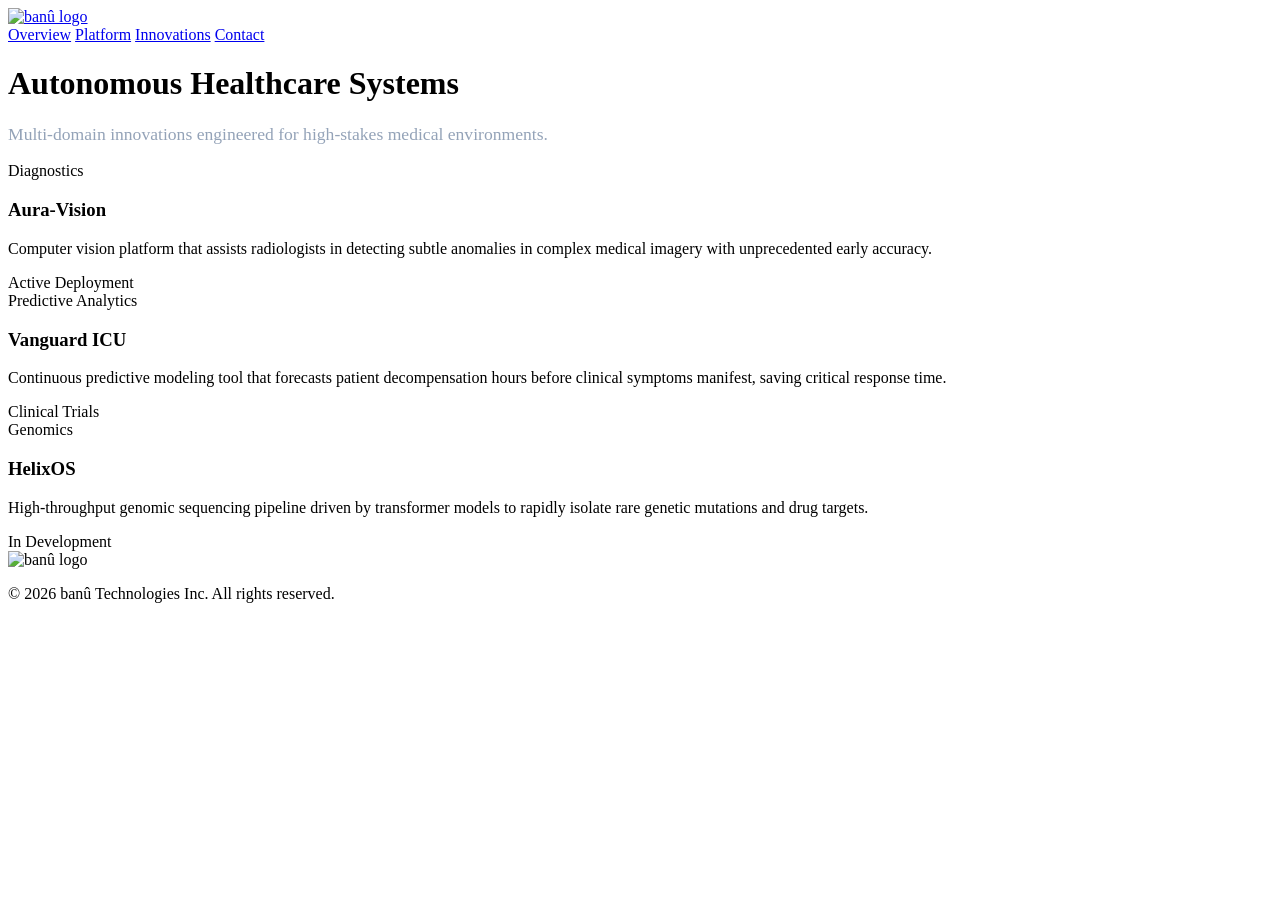
==== innovations.html @ 889ec424 "Create innovations.html" ====
<!DOCTYPE html>
<html lang="en">
<head>
    <meta charset="UTF-8">
    <meta name="viewport" content="width=device-width, initial-scale=1.0">
    <title>Innovations | banû</title>
    <link rel="icon" type="image/png" href="Images/banuFavicon.png">
    <link rel="stylesheet" href="style.css">
    <link rel="preconnect" href="https://fonts.googleapis.com">
    <link rel="preconnect" href="https://fonts.gstatic.com" crossorigin>
    <link href="https://fonts.googleapis.com/css2?family=Inter:wght@300;400;500;600;700&display=swap" rel="stylesheet">
</head>
<body>

    <header>
        <div class="nav-container">
            <a href="index.html" class="logo-link">
                <img src="Images/banuText.png" alt="banû logo" class="logo-img">
            </a>
            <nav class="nav-links">
                <a href="index.html">Overview</a>
                <a href="platform.html">Platform</a>
                <a href="innovations.html" class="active">Innovations</a>
                <a href="contact.html">Contact</a>
            </nav>
        </div>
    </header>

    <main class="page-header">
        <div class="container">
            <h1>Autonomous Healthcare Systems</h1>
            <p style="color: #94a3b8; font-size: 1.1rem; max-width: 700px;">Multi-domain innovations engineered for high-stakes medical environments.</p>

            <div class="systems-grid">
                <div class="system-card">
                    <span class="system-tag">Diagnostics</span>
                    <h3>Aura-Vision</h3>
                    <p>Computer vision platform that assists radiologists in detecting subtle anomalies in complex medical imagery with unprecedented early accuracy.</p>
                    <span class="system-status">Active Deployment</span>
                </div>

                <div class="system-card">
                    <span class="system-tag">Predictive Analytics</span>
                    <h3>Vanguard ICU</h3>
                    <p>Continuous predictive modeling tool that forecasts patient decompensation hours before clinical symptoms manifest, saving critical response time.</p>
                    <span class="system-status">Clinical Trials</span>
                </div>

                <div class="system-card">
                    <span class="system-tag">Genomics</span>
                    <h3>HelixOS</h3>
                    <p>High-throughput genomic sequencing pipeline driven by transformer models to rapidly isolate rare genetic mutations and drug targets.</p>
                    <span class="system-status">In Development</span>
                </div>
            </div>
        </div>
    </main>

    <footer>
        <div class="container footer-content">
            <img src="Images/banuText.png" alt="banû logo" class="footer-logo">
            <p>&copy; 2026 banû Technologies Inc. All rights reserved.</p>
        </div>
    </footer>

    <script src="script.js"></script>
</body>
</html>
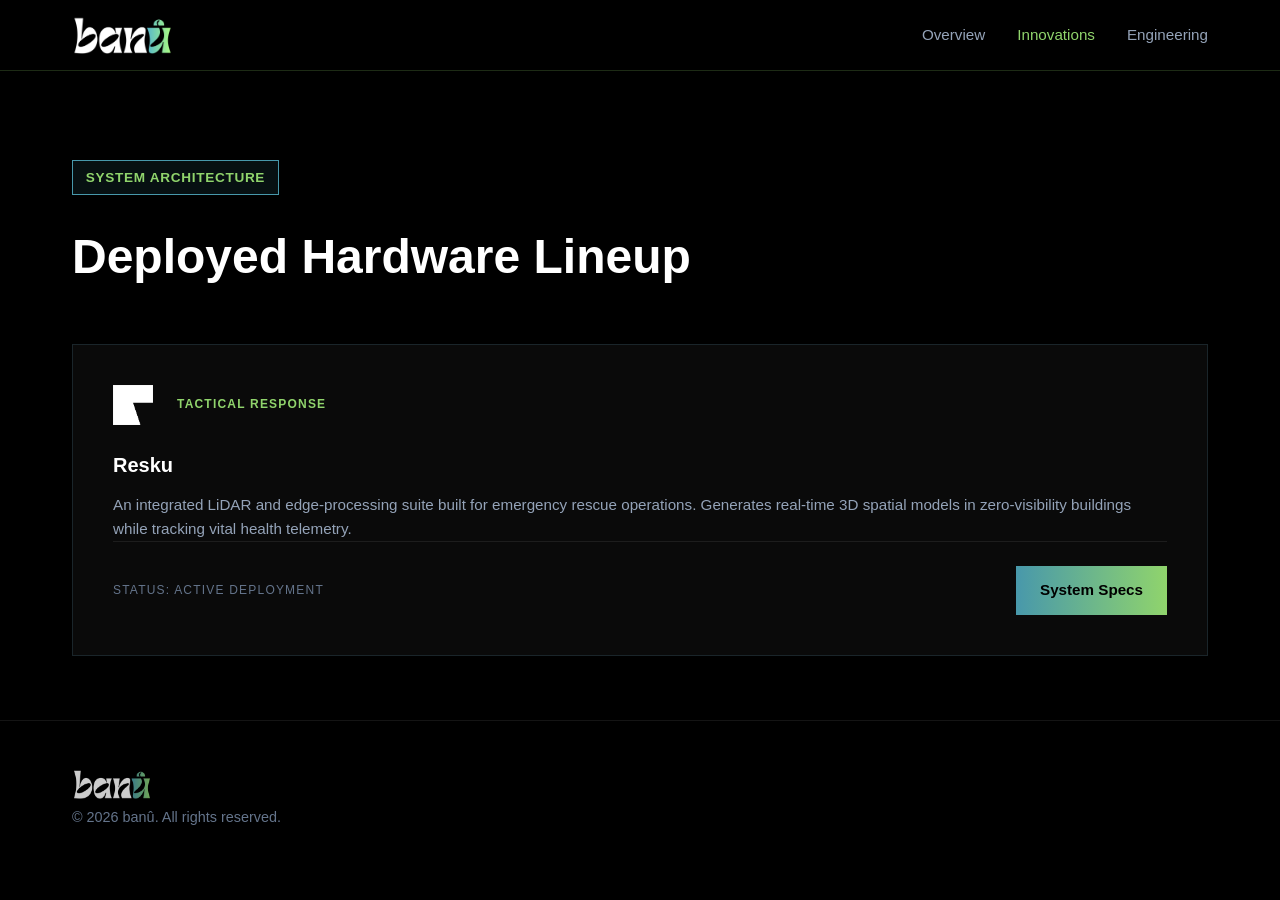
==== commit 0e771328: "Update innovations.html with new content and structure" ====
--- a/innovations.html
+++ b/innovations.html
@@ -19,47 +19,40 @@
             </a>
             <nav class="nav-links">
                 <a href="index.html">Overview</a>
-                <a href="platform.html">Platform</a>
                 <a href="innovations.html" class="active">Innovations</a>
-                <a href="contact.html">Contact</a>
+                <a href="engineering.html">Engineering</a>
             </nav>
         </div>
     </header>
 
     <main class="page-header">
         <div class="container">
-            <h1>Autonomous Healthcare Systems</h1>
-            <p style="color: #94a3b8; font-size: 1.1rem; max-width: 700px;">Multi-domain innovations engineered for high-stakes medical environments.</p>
-
+            <span class="badge">System Architecture</span>
+            <h1>Deployed Hardware Lineup</h1>
+            
             <div class="systems-grid">
                 <div class="system-card">
-                    <span class="system-tag">Diagnostics</span>
-                    <h3>Aura-Vision</h3>
-                    <p>Computer vision platform that assists radiologists in detecting subtle anomalies in complex medical imagery with unprecedented early accuracy.</p>
-                    <span class="system-status">Active Deployment</span>
-                </div>
-
-                <div class="system-card">
-                    <span class="system-tag">Predictive Analytics</span>
-                    <h3>Vanguard ICU</h3>
-                    <p>Continuous predictive modeling tool that forecasts patient decompensation hours before clinical symptoms manifest, saving critical response time.</p>
-                    <span class="system-status">Clinical Trials</span>
-                </div>
-
-                <div class="system-card">
-                    <span class="system-tag">Genomics</span>
-                    <h3>HelixOS</h3>
-                    <p>High-throughput genomic sequencing pipeline driven by transformer models to rapidly isolate rare genetic mutations and drug targets.</p>
-                    <span class="system-status">In Development</span>
+                    <div>
+                        <div style="display: flex; align-items: center; gap: 1.5rem; margin-bottom: 1.5rem;">
+                            <img src="Images/reskuLogo.png" alt="Resku Logo" style="height: 40px; width: auto;">
+                            <span class="system-tag" style="margin: 0;">Tactical Response</span>
+                        </div>
+                        <h3>Resku</h3>
+                        <p>An integrated LiDAR and edge-processing suite built for emergency rescue operations. Generates real-time 3D spatial models in zero-visibility buildings while tracking vital health telemetry.</p>
+                    </div>
+                    <div style="display: flex; justify-content: space-between; align-items: center; border-top: 1px solid rgba(255, 255, 255, 0.08); padding-top: 1.5rem;">
+                        <span style="font-size: 0.75rem; color: #64748b; text-transform: uppercase; letter-spacing: 0.1em;">Status: Active Deployment</span>
+                        <a href="Products/resku.html" class="btn btn-primary">System Specs</a>
+                    </div>
                 </div>
             </div>
         </div>
     </main>
 
     <footer>
-        <div class="container footer-content">
+        <div class="container footer-container">
             <img src="Images/banuText.png" alt="banû logo" class="footer-logo">
-            <p>&copy; 2026 banû Technologies Inc. All rights reserved.</p>
+            <p>&copy; 2026 banû. All rights reserved.</p>
         </div>
     </footer>
 
--- a/style.css
+++ b/style.css
@@ -0,0 +1,291 @@
+/* Global Reset & Theme */
+* {
+    margin: 0;
+    padding: 0;
+    box-sizing: border-box;
+    font-family: 'Inter', sans-serif;
+    scroll-behavior: smooth;
+    border-radius: 0 !important;
+}
+
+body {
+    background-color: #000000;
+    color: #e2e8f0;
+    line-height: 1.6;
+}
+
+.container {
+    max-width: 1200px;
+    margin: 0 auto;
+    padding: 0 2rem;
+}
+
+/* Header & Navigation */
+header {
+    position: fixed;
+    top: 0;
+    left: 0;
+    width: 100%;
+    background-color: rgba(0, 0, 0, 0.9);
+    backdrop-filter: blur(10px);
+    z-index: 1000;
+    border-bottom: 1px solid rgba(144, 212, 108, 0.2);
+}
+
+.nav-container {
+    max-width: 1200px;
+    margin: 0 auto;
+    padding: 1rem 2rem;
+    display: flex;
+    justify-content: space-between;
+    align-items: center;
+}
+
+.logo-link {
+    display: flex;
+    align-items: center;
+}
+
+.logo-img {
+    height: 38px;
+    width: auto;
+    filter: brightness(1.2);
+}
+
+.nav-links {
+    display: flex;
+    gap: 2rem;
+}
+
+.nav-links a {
+    color: #94a3b8;
+    text-decoration: none;
+    font-size: 0.95rem;
+    font-weight: 500;
+    transition: color 0.2s;
+}
+
+.nav-links a:hover, .nav-links a.active {
+    color: #90d46c;
+}
+
+/* Page Header Spacing */
+.page-header {
+    padding: 10rem 0 4rem 0;
+    background-color: #000000;
+}
+
+.page-header h1 {
+    font-size: 3rem;
+    color: #ffffff;
+    margin-bottom: 1rem;
+}
+
+/* Hero Section */
+.hero {
+    min-height: 100vh;
+    display: flex;
+    align-items: center;
+    position: relative;
+    padding: 0 2rem;
+    max-width: 1200px;
+    margin: 0 auto;
+}
+
+.hero-content {
+    max-width: 650px;
+    z-index: 2;
+}
+
+.badge {
+    display: inline-block;
+    padding: 0.35rem 0.8rem;
+    background: rgba(72, 152, 171, 0.1);
+    color: #90d46c;
+    border: 1px solid #4898ab;
+    font-size: 0.85rem;
+    font-weight: 600;
+    margin-bottom: 1.5rem;
+    text-transform: uppercase;
+    letter-spacing: 0.05em;
+}
+
+.hero h1 {
+    font-size: 3.5rem;
+    font-weight: 700;
+    line-height: 1.15;
+    margin-bottom: 1.5rem;
+    color: #ffffff;
+}
+
+.hero p {
+    font-size: 1.15rem;
+    color: #94a3b8;
+    margin-bottom: 2rem;
+}
+
+.hero-actions {
+    display: flex;
+    gap: 1rem;
+}
+
+.btn {
+    padding: 0.75rem 1.5rem;
+    text-decoration: none;
+    font-weight: 600;
+    font-size: 0.95rem;
+    transition: all 0.2s;
+    display: inline-block;
+    text-align: center;
+    cursor: pointer;
+}
+
+.btn-primary {
+    background: linear-gradient(90deg, #4898ab, #90d46c);
+    color: #000000;
+    border: none;
+}
+
+.btn-primary:hover {
+    opacity: 0.9;
+}
+
+.btn-secondary {
+    background-color: transparent;
+    color: #ffffff;
+    border: 1px solid #4898ab;
+}
+
+.btn-secondary:hover {
+    background-color: rgba(72, 152, 171, 0.1);
+}
+
+/* Grids & Cards */
+.platform, .systems, .contact-section {
+    padding: 6rem 0;
+}
+
+.features-grid, .systems-grid {
+    display: grid;
+    grid-template-columns: repeat(auto-fit, minmax(300px, 1fr));
+    gap: 2rem;
+    margin-top: 3rem;
+}
+
+.feature-card, .system-card {
+    background: #0a0a0a;
+    border: 1px solid #1a252a;
+    padding: 2.5rem;
+    transition: all 0.2s ease;
+}
+
+.feature-card:hover, .system-card:hover {
+    border-color: #4898ab;
+}
+
+/* Geometric Icon Element replacing emojis */
+.card-icon {
+    width: 24px;
+    height: 24px;
+    background: linear-gradient(90deg, #4898ab, #90d46c);
+    margin-bottom: 1.25rem;
+}
+
+.feature-card h3, .system-card h3 {
+    font-size: 1.25rem;
+    color: #ffffff;
+    margin-bottom: 0.75rem;
+}
+
+.feature-card p, .system-card p {
+    color: #94a3b8;
+    font-size: 0.95rem;
+}
+
+.system-tag {
+    font-size: 0.75rem;
+    font-weight: 700;
+    text-transform: uppercase;
+    letter-spacing: 0.1em;
+    color: #90d46c;
+    margin-bottom: 1rem;
+    display: block;
+}
+
+.system-status {
+    font-size: 0.85rem;
+    color: #64748b;
+    font-weight: 500;
+    border-top: 1px solid rgba(255, 255, 255, 0.05);
+    padding-top: 1rem;
+    margin-top: 2rem;
+    display: block;
+}
+
+/* Contact Box */
+.contact-box {
+    max-width: 600px;
+    background: #0a0a0a;
+    border: 1px solid #1a252a;
+    padding: 3rem;
+    margin: 4rem auto;
+}
+
+#inquiry-form {
+    display: flex;
+    flex-direction: column;
+    gap: 1rem;
+    margin-top: 2rem;
+}
+
+#inquiry-form input {
+    padding: 0.85rem 1rem;
+    background: #000000;
+    border: 1px solid #1a252a;
+    color: #ffffff;
+    font-size: 0.95rem;
+}
+
+#inquiry-form input:focus {
+    outline: none;
+    border-color: #4898ab;
+}
+
+.hidden {
+    display: none;
+}
+
+#form-feedback {
+    margin-top: 1rem;
+    color: #90d46c;
+    font-weight: 500;
+}
+
+/* Footer */
+footer {
+    padding: 3rem 0;
+    border-top: 1px solid rgba(255, 255, 255, 0.08);
+    background-color: #000000;
+}
+
+.footer-content {
+    display: flex;
+    justify-content: space-between;
+    align-items: center;
+}
+
+.footer-logo {
+    height: 30px;
+    opacity: 0.8;
+}
+
+footer p {
+    color: #64748b;
+    font-size: 0.9rem;
+}
+
+@media (max-width: 768px) {
+    .hero h1 { font-size: 2.75rem; }
+    .nav-links { display: none; }
+    .footer-content { flex-direction: column; gap: 1rem; text-align: center; }
+}
